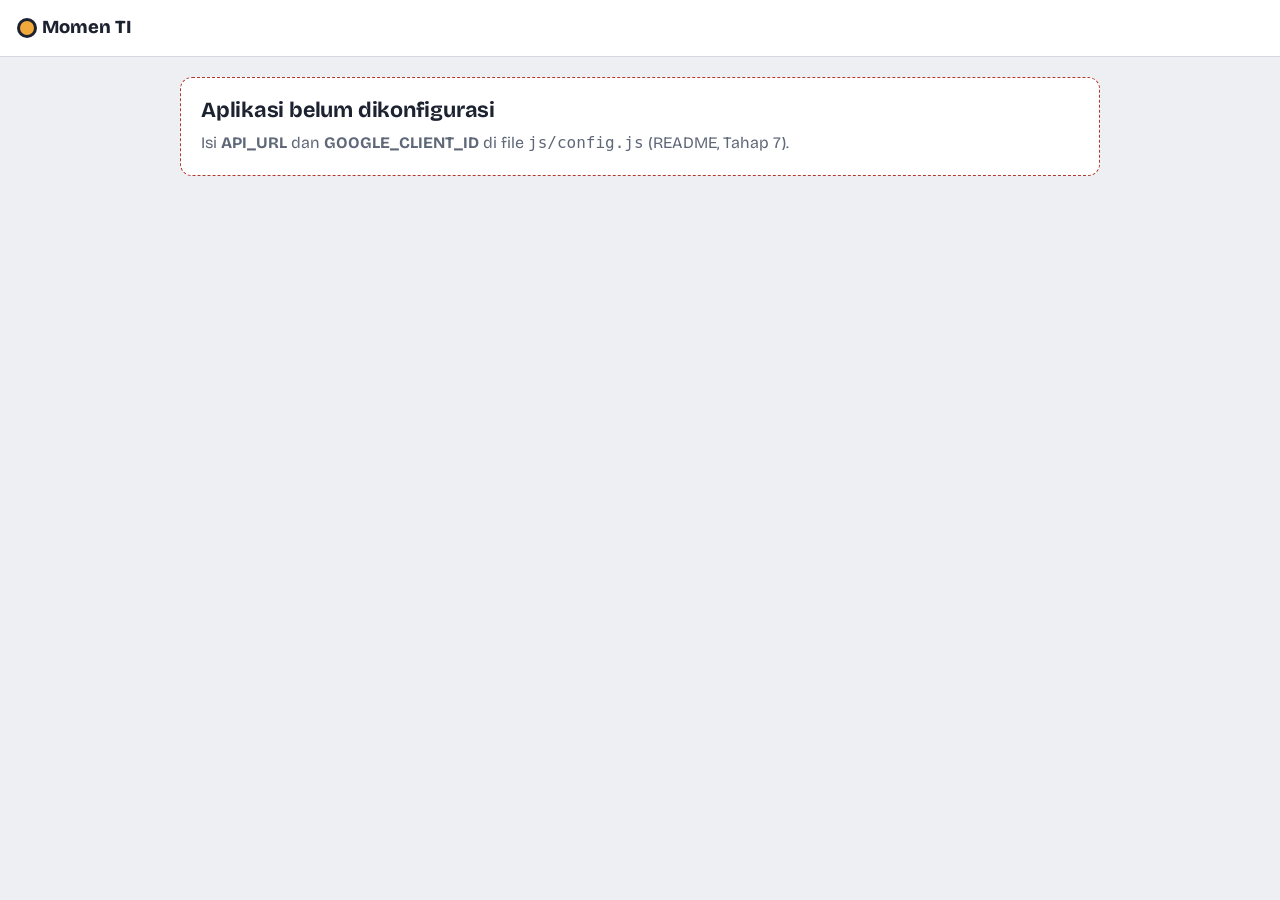
==== web/index.html @ bff9770e "Add files via upload" ====
<!doctype html>
<html lang="id">
<head>
<meta charset="utf-8">
<meta name="viewport" content="width=device-width, initial-scale=1, viewport-fit=cover">
<link rel="manifest" href="manifest.json">
<link rel="icon" href="icon.svg">
<link rel="preconnect" href="https://fonts.googleapis.com"><link rel="preconnect" href="https://fonts.gstatic.com" crossorigin>
<link href="https://fonts.googleapis.com/css2?family=Bricolage+Grotesque:opsz,wght@12..96,400..800&display=swap" rel="stylesheet">
<title>Momen TI</title>
<meta name="theme-color" content="#1C2230">
<link rel="stylesheet" href="css/style.css?v=1">
</head>
<body>
<header class="topbar">
  <a class="brand app-name" href="./">Momen TI</a>
  <div class="row" id="who-box"></div>
</header>
<main class="wrap">
  <div id="setup"></div>

  <section id="login" class="hidden" style="padding-top: 8vh; max-width: 460px">
    <h1>Satu acara, dilihat dari kamera semua orang.</h1>
    <p class="muted">Masuk dengan akun kampus untuk membuat dan mengelola acara. Peserta tidak perlu membuka halaman ini, mereka cukup scan QR acara.</p>
    <div id="g-btn" style="max-width:340px; min-height:44px"></div>
    <p id="login-msg" class="msg hidden" role="alert" style="margin-top:1rem"></p>
  </section>

  <section id="dash" class="hidden">
    <div class="row spread" style="margin: .5rem 0 1.25rem">
      <h1 id="title" style="margin:0">Acara</h1>
      <button class="btn" id="btn-new">Buat acara</button>
    </div>
    <form id="new-form" class="panel hidden" novalidate style="margin-bottom:1.5rem">
      <h2>Acara baru</h2>
      <p class="muted small" id="approval-note"></p>
      <div id="form-fields"></div>
      <p id="msg" class="msg hidden" role="alert" style="margin-top:1rem"></p>
      <div class="row" style="margin-top:1.25rem">
        <button class="btn" type="submit">Simpan acara</button>
        <button class="btn ghost" type="button" id="btn-cancel">Batal</button>
      </div>
    </form>
    <p class="muted" id="loading">Memuat acara…</p>
    <ul class="event-list" id="list"></ul>
    <div id="empty" class="panel hidden">
      <h2>Belum ada acara</h2>
      <p class="muted" style="margin:0">Buat acara pertama, lalu bagikan QR-nya ke peserta.</p>
    </div>
  </section>
</main>
<script src="js/config.js?v=1"></script>
<script src="js/common.js?v=1"></script>
<script src="js/api.js?v=1"></script>
<script src="js/filters.js?v=1"></script>
<script src="js/event-form.js?v=1"></script>
<script src="js/dasbor.js?v=1"></script>
</body>
</html>
---- web/css/style.css ----
/* Momen TI — palet terinspirasi kamar gelap: tinta biru tua, kertas foto dingin, teal larutan fixer, amber penghitung film. */
:root {
  color-scheme: light;
  --paper: #EDEFF2;
  --surface: #FFFFFF;
  --ink: #1C2230;
  --muted: #5F6878;
  --line: #D3D8E0;
  --accent: #0E7A7F;
  --accent-ink: #FFFFFF;
  --amber: #F2A93B;
  --danger: #B4382E;
  --ok: #2F7D4A;
  --radius-s: 6px;
  --radius-m: 12px;
  --font: "Bricolage Grotesque", ui-sans-serif, system-ui, -apple-system, "Segoe UI", Roboto, sans-serif;
}
@media (prefers-color-scheme: dark) {
  :root {
    color-scheme: dark;
    --paper: #12161E;
    --surface: #1B212C;
    --ink: #E7EAF0;
    --muted: #9AA3B2;
    --line: #2C3442;
    --accent: #3FB5B9;
    --accent-ink: #0C1B1C;
    --danger: #E0675C;
    --ok: #5CC283;
  }
}

* { box-sizing: border-box; }
html { -webkit-text-size-adjust: 100%; }
body {
  margin: 0; background: var(--paper); color: var(--ink);
  font: 16px/1.5 var(--font);
  padding: env(safe-area-inset-top, 0) env(safe-area-inset-right, 0) env(safe-area-inset-bottom, 0) env(safe-area-inset-left, 0);
}
h1, h2, h3 { line-height: 1.15; margin: 0 0 .5rem; font-weight: 700; letter-spacing: -0.01em; }
h1 { font-size: clamp(1.75rem, 5vw, 2.5rem); }
h2 { font-size: 1.35rem; }
h3 { font-size: 1.05rem; }
p { margin: 0 0 1rem; }
a { color: var(--accent); }
img { max-width: 100%; display: block; }
:focus-visible { outline: 3px solid var(--amber); outline-offset: 2px; }

.wrap { max-width: 960px; margin: 0 auto; padding: 1.25rem; }
.narrow { max-width: 420px; }
.muted { color: var(--muted); }
.small { font-size: .875rem; }
.row { display: flex; gap: .75rem; align-items: center; flex-wrap: wrap; }
.spread { justify-content: space-between; }
.stack > * + * { margin-top: 1rem; }
.hidden { display: none !important; }

/* Topbar */
.topbar { display: flex; align-items: center; justify-content: space-between; gap: 1rem; padding: .9rem 1.25rem; border-bottom: 1px solid var(--line); background: var(--surface); }
.brand { font-weight: 800; font-size: 1.15rem; text-decoration: none; color: var(--ink); display: inline-flex; align-items: center; gap: .5rem; }
.brand::before { content: ""; width: 14px; height: 14px; border-radius: 50%; background: var(--amber); box-shadow: 0 0 0 3px var(--ink); }

/* Form */
label { display: block; font-weight: 600; font-size: .95rem; margin-bottom: .3rem; }
.hint { display: block; font-weight: 400; color: var(--muted); font-size: .85rem; }
input, select, textarea {
  width: 100%; font: inherit; color: var(--ink); background: var(--surface);
  border: 1.5px solid var(--line); border-radius: var(--radius-s); padding: .6rem .75rem;
}
input:focus, select:focus, textarea:focus { border-color: var(--accent); outline: none; }
input[type=checkbox], input[type=radio] { width: auto; accent-color: var(--accent); }
.check { display: flex; gap: .5rem; align-items: center; font-weight: 400; }
.grid2 { display: grid; gap: 1rem; align-items: end; grid-template-columns: repeat(auto-fit, minmax(200px, 1fr)); }
.field + .field, .grid2 + .field, .field + .grid2, .grid2 + .grid2 { margin-top: 1rem; }

/* Tombol */
.btn {
  display: inline-flex; align-items: center; justify-content: center; gap: .4rem;
  font: inherit; font-weight: 700; border: 0; cursor: pointer; text-decoration: none;
  padding: .65rem 1.1rem; border-radius: 999px; background: var(--accent); color: var(--accent-ink);
}
.btn:disabled { opacity: .55; cursor: not-allowed; }
.btn.ghost { background: transparent; color: var(--ink); box-shadow: inset 0 0 0 1.5px var(--line); }
.btn.danger { background: var(--danger); color: #fff; }
.btn.small { padding: .4rem .8rem; font-size: .875rem; }
.btn.block { width: 100%; }

.msg { padding: .7rem .9rem; border-radius: var(--radius-s); background: color-mix(in srgb, var(--danger) 12%, transparent); color: var(--danger); font-size: .95rem; }
.msg.ok { background: color-mix(in srgb, var(--ok) 14%, transparent); color: var(--ok); }

/* Panel */
.panel { background: var(--surface); border: 1px solid var(--line); border-radius: var(--radius-m); padding: 1.25rem; }
.panel + .panel { margin-top: 1rem; }

/* Daftar acara: seperti strip negatif berlubang di sisi kiri */
.event-list { list-style: none; padding: 0; margin: 0; display: grid; gap: .75rem; }
.event-item {
  display: grid; grid-template-columns: 22px 1fr auto; gap: 1rem; align-items: center;
  background: var(--surface); border: 1px solid var(--line); border-radius: var(--radius-s); padding: .9rem 1rem .9rem 0; overflow: hidden;
}
.event-item .sprocket { align-self: stretch; background: var(--ink); background-image: radial-gradient(circle at 50% 50%, var(--paper) 3.5px, transparent 4px); background-size: 22px 16px; }
.event-item h3 { margin: 0 0 .15rem; }

.chip { display: inline-block; font-size: .8rem; font-weight: 700; padding: .1rem .55rem; border-radius: 999px; background: var(--line); color: var(--ink); }
.chip.aktif { background: color-mix(in srgb, var(--ok) 20%, transparent); color: var(--ok); }
.chip.menunggu { background: color-mix(in srgb, var(--amber) 28%, transparent); color: var(--ink); }
.chip.ditolak { background: color-mix(in srgb, var(--danger) 18%, transparent); color: var(--danger); }

/* Grid foto */
.photo-grid { display: grid; gap: 6px; grid-template-columns: repeat(auto-fill, minmax(140px, 1fr)); }
.photo-grid > button, .photo-grid > figure { all: unset; position: relative; display: block; cursor: pointer; aspect-ratio: 1; overflow: hidden; border-radius: 4px; background: var(--line); }
.photo-grid img { width: 100%; height: 100%; object-fit: cover; }
.photo-grid .badge { position: absolute; top: 6px; left: 6px; }
.photo-grid figure.is-hidden img { opacity: .35; filter: grayscale(1); }
.photo-grid .tools { position: absolute; inset: auto 0 0 0; display: flex; gap: 4px; padding: 6px; background: linear-gradient(transparent, rgba(0,0,0,.7)); }
.photo-grid .tools .btn { flex: 1; padding: .3rem .4rem; font-size: .76rem; }
#photos { grid-template-columns: repeat(auto-fill, minmax(170px, 1fr)); }
.photo-grid .by { position: absolute; left: 8px; right: 8px; bottom: 44px; overflow: hidden; white-space: nowrap; text-overflow: ellipsis; color: #fff; font-size: .75rem; text-shadow: 0 1px 2px #000; }

/* Penampil foto */
dialog.viewer { border: 0; padding: 0; background: #000; color: #fff; width: 100vw; height: 100dvh; max-width: none; max-height: none; }
dialog.viewer::backdrop { background: #000; }
.viewer-inner { height: 100%; display: grid; grid-template-rows: auto 1fr auto; }
.viewer-bar { display: flex; justify-content: space-between; align-items: center; gap: .5rem; padding: calc(.75rem + env(safe-area-inset-top, 0px)) 1rem .75rem; }
.viewer-img { min-height: 0; display: grid; place-items: center; padding: 0 .5rem; }
.viewer-img img { max-height: 100%; max-width: 100%; object-fit: contain; }
.viewer .btn.ghost { color: #fff; box-shadow: inset 0 0 0 1.5px #555; }
.viewer-foot { padding: .75rem 1rem calc(.75rem + env(safe-area-inset-bottom, 0px)); }

/* QR */
.qr-box { display: grid; grid-template-columns: 180px 1fr; gap: 1.25rem; align-items: center; }
.qr-box img { background: #fff; border-radius: var(--radius-s); padding: 6px; }
@media (max-width: 560px) { .qr-box { grid-template-columns: 1fr; } .qr-box img { max-width: 220px; } }
.copy { display: flex; gap: .5rem; }
.copy input { font-size: .9rem; }

/* Toast */
.toast { position: fixed; left: 50%; bottom: calc(1.25rem + env(safe-area-inset-bottom, 0px)); transform: translateX(-50%); background: var(--ink); color: var(--paper); padding: .6rem 1rem; border-radius: 999px; font-weight: 600; z-index: 50; max-width: calc(100vw - 2rem); }

@media (prefers-reduced-motion: reduce) { * { animation: none !important; transition: none !important; } }

/* Tambahan versi tanpa server */
.load-more { display: flex; justify-content: center; margin-top: 1rem; }
.skeleton { aspect-ratio: 6 / 7; border-radius: 4px; background: var(--line); }
.photo-grid > button, .photo-grid > figure { aspect-ratio: 6 / 7; }
.setup-warn { border: 1.5px dashed var(--danger); }
.qr-img { background: #fff; border-radius: var(--radius-s); padding: 6px; width: 180px; aspect-ratio: 1; }
.qr-img svg { width: 100%; height: 100%; display: block; }
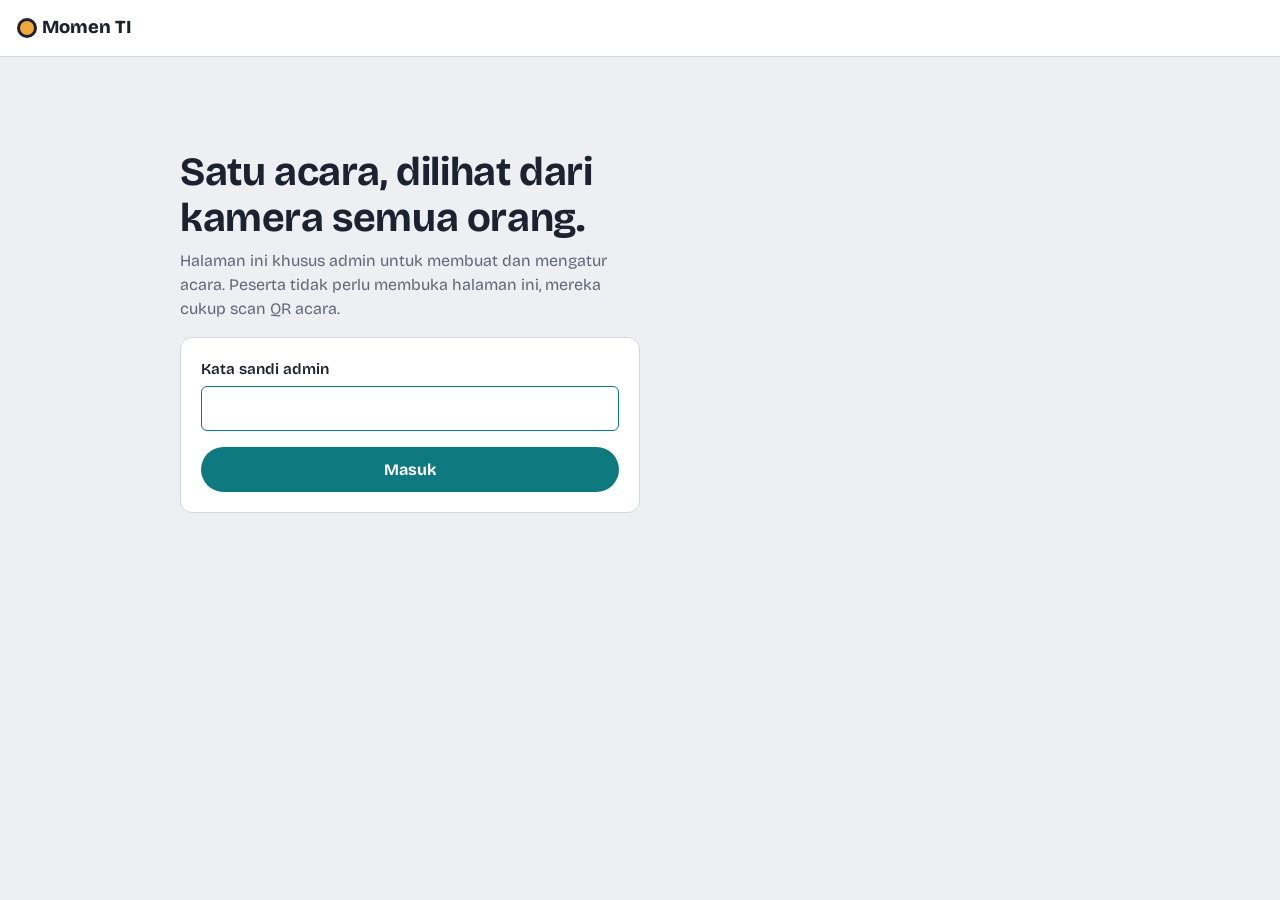
==== commit 17e7f7a2: "Add files via upload" ====
--- a/web/index.html
+++ b/web/index.html
@@ -21,19 +21,22 @@
 
   <section id="login" class="hidden" style="padding-top: 8vh; max-width: 460px">
     <h1>Satu acara, dilihat dari kamera semua orang.</h1>
-    <p class="muted">Masuk dengan akun kampus untuk membuat dan mengelola acara. Peserta tidak perlu membuka halaman ini, mereka cukup scan QR acara.</p>
-    <div id="g-btn" style="max-width:340px; min-height:44px"></div>
-    <p id="login-msg" class="msg hidden" role="alert" style="margin-top:1rem"></p>
+    <p class="muted">Halaman ini khusus admin untuk membuat dan mengatur acara. Peserta tidak perlu membuka halaman ini, mereka cukup scan QR acara.</p>
+    <form id="login-form" class="panel" novalidate>
+      <label for="password">Kata sandi admin</label>
+      <input id="password" type="password" autocomplete="current-password" required>
+      <p id="login-msg" class="msg hidden" role="alert" style="margin-top:1rem"></p>
+      <button class="btn block" style="margin-top:1rem">Masuk</button>
+    </form>
   </section>
 
   <section id="dash" class="hidden">
     <div class="row spread" style="margin: .5rem 0 1.25rem">
-      <h1 id="title" style="margin:0">Acara</h1>
+      <h1 id="title" style="margin:0">Semua acara</h1>
       <button class="btn" id="btn-new">Buat acara</button>
     </div>
     <form id="new-form" class="panel hidden" novalidate style="margin-bottom:1.5rem">
       <h2>Acara baru</h2>
-      <p class="muted small" id="approval-note"></p>
       <div id="form-fields"></div>
       <p id="msg" class="msg hidden" role="alert" style="margin-top:1rem"></p>
       <div class="row" style="margin-top:1.25rem">
